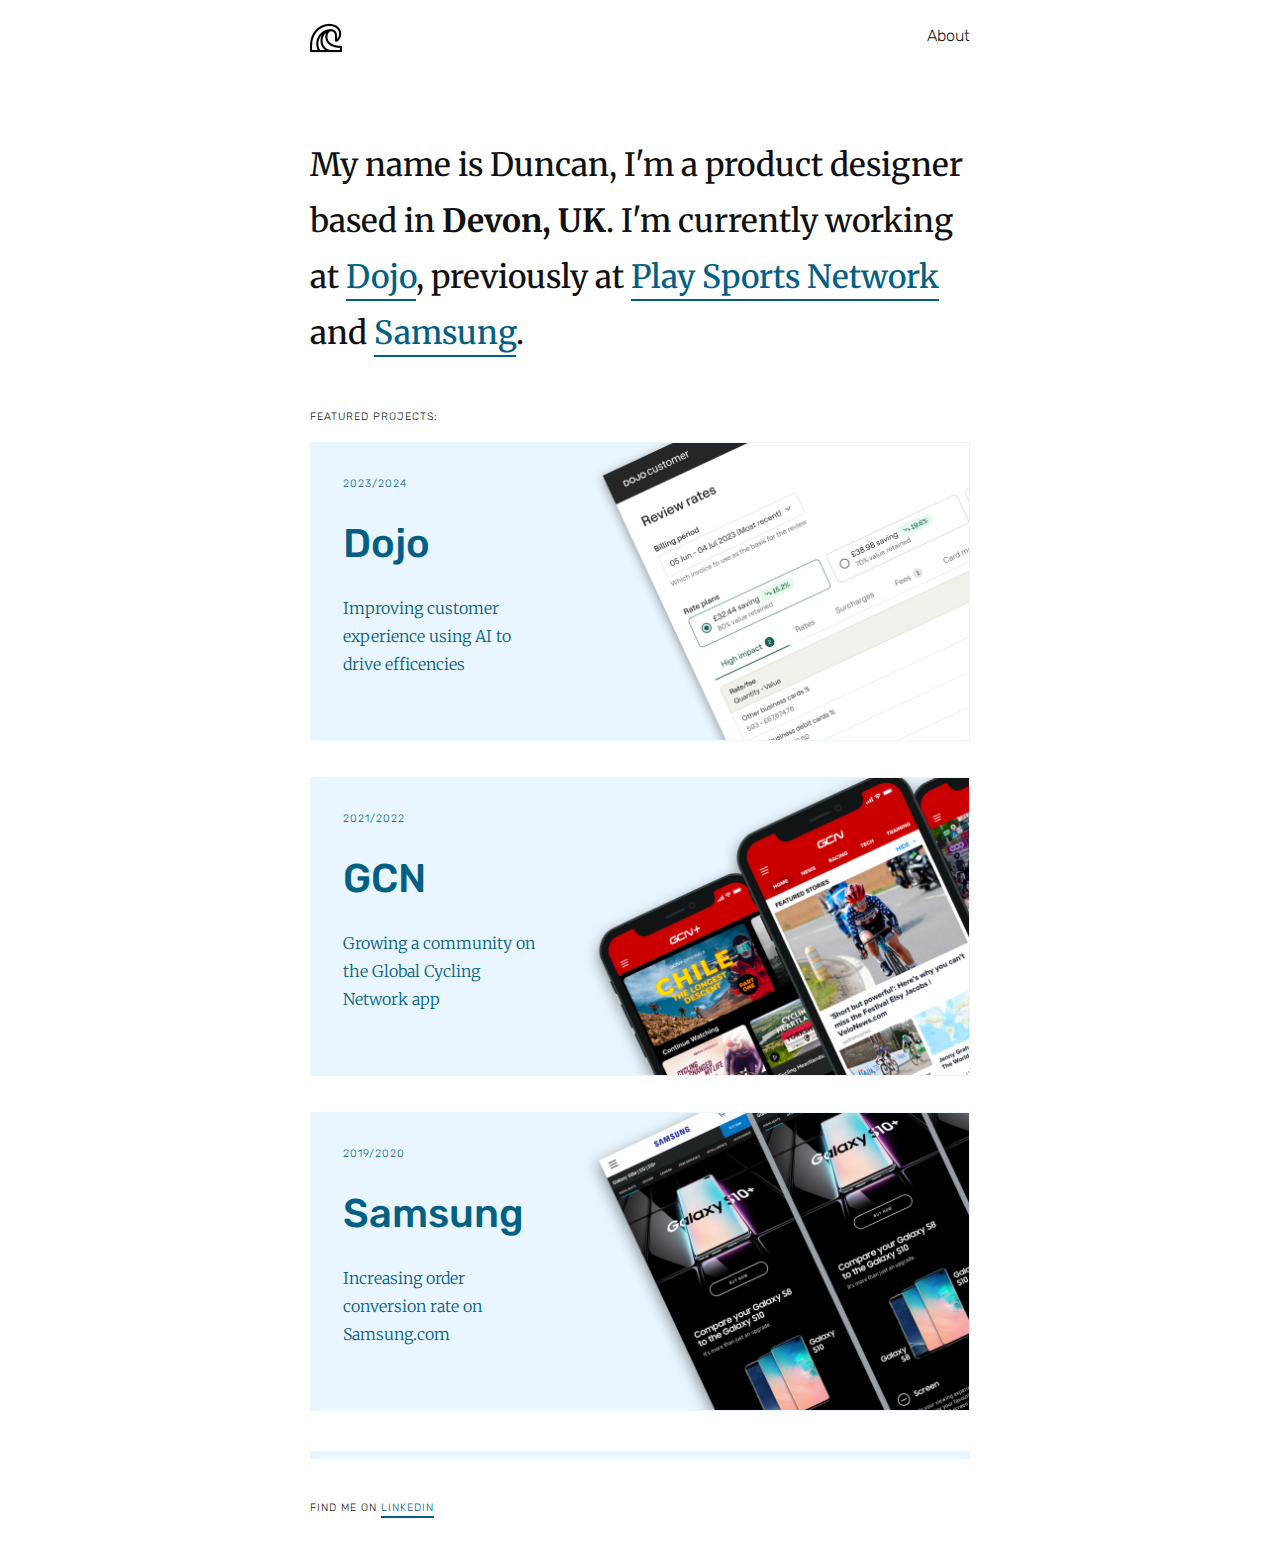
==== index.html @ 1ca36810 "typo" ====
<!DOCTYPE html>
<html>

<head>
    <meta charset="utf-8">
    <meta http-equiv="X-UA-Compatible" content="IE=edge">
    <meta name="viewport" content="width=device-width, initial-scale=1">
    <title>Duncan Molesworth</title>
    <meta name="description" content="My name is Duncan. I'm a product designer based in Devon, UK.
">
    <link href="https://fonts.googleapis.com/css?family=Merriweather:300,300i,400,400i,700|Rubik:300,500" rel="stylesheet">
    <link rel="stylesheet" href="css/main.css">
    <link rel="canonical" href="http://localhost:4000/">
    <link rel="alternate" type="application/rss+xml" title="Steph Parrott" href="http://localhost:4000/feed.xml" />
    <link rel="apple-touch-icon" sizes="57x57" href="/apple-icon-57x57.png">
    <link rel="apple-touch-icon" sizes="60x60" href="/apple-icon-60x60.png">
    <link rel="apple-touch-icon" sizes="72x72" href="/apple-icon-72x72.png">
    <link rel="apple-touch-icon" sizes="76x76" href="/apple-icon-76x76.png">
    <link rel="apple-touch-icon" sizes="114x114" href="/apple-icon-114x114.png">
    <link rel="apple-touch-icon" sizes="120x120" href="/apple-icon-120x120.png">
    <link rel="apple-touch-icon" sizes="144x144" href="/apple-icon-144x144.png">
    <link rel="apple-touch-icon" sizes="152x152" href="/apple-icon-152x152.png">
    <link rel="apple-touch-icon" sizes="180x180" href="/apple-icon-180x180.png">
    <link rel="icon" type="image/png" sizes="192x192" href="/android-icon-192x192.png">
    <link rel="icon" type="image/png" sizes="32x32" href="images/favicon.png">
    <link rel="icon" type="image/png" sizes="96x96" href="images/favicon.png">
    <link rel="icon" type="image/png" sizes="16x16" href="images/favicon.png">
    <link rel="manifest" href="/manifest.json">
    <meta name="msapplication-TileColor" content="#ffffff">
    <meta name="msapplication-TileImage" content="/ms-icon-144x144.png">
    <meta name="theme-color" content="#ffffff">
</head>

<body>
    <header class="site-header">
        <div class="wrapper">
            <a class="site-title" href="index.html"><img src="images/logo.svg" width="32px" style="border:none;"></a>
            <nav class="site-nav">
                <a href="#" class="menu-icon">
                    <svg viewBox="0 0 18 15">
                        <path fill="#424242" d="M18,1.484c0,0.82-0.665,1.484-1.484,1.484H1.484C0.665,2.969,0,2.304,0,1.484l0,0C0,0.665,0.665,0,1.484,0 h15.031C17.335,0,18,0.665,18,1.484L18,1.484z" />
                        <path fill="#424242" d="M18,7.516C18,8.335,17.335,9,16.516,9H1.484C0.665,9,0,8.335,0,7.516l0,0c0-0.82,0.665-1.484,1.484-1.484 h15.031C17.335,6.031,18,6.696,18,7.516L18,7.516z" />
                        <path fill="#424242" d="M18,13.516C18,14.335,17.335,15,16.516,15H1.484C0.665,15,0,14.335,0,13.516l0,0 c0-0.82,0.665-1.484,1.484-1.484h15.031C17.335,12.031,18,12.696,18,13.516L18,13.516z" />
                    </svg>
                </a>
                <div class="trigger">
                    <a class="page-link" href="about.html">About</a>
                </div>
            </nav>
        </div>
    </header>
    <div class="page-content">
        <div class="wrapper">
            <div class="post">
                <article class="post-content">
                    <div class="home">
                        <!--   <h1 class="page-heading">Posts</h1>
 -->
                        <h1 class="intro"> My name is Duncan, I'm a product designer based in <strong>Devon, UK</strong>. I'm currently working at <a href="dojo.html">Dojo</a>, previously at <a href="gcn.html">Play Sports Network</a> and <a href="samsung.html">Samsung</a>. </h1>
                        <h6>Featured Projects:</h6>
                        <ul class="post-list">
                            <li class="posts">
                                <a class="post-link" href="dojo.html">
                                    <h6>2023/2024</h6>
                                    <h1>Dojo</h1>
                                    <p>Improving customer experience using AI to drive efficencies</p>
                                </a>
                                <a class="post-link img" href="dojo.html">
                                    <img class="img-index" src="images/dojohero.png" />
                                </a>
                            </li>
                            <li class="posts">
                                <a class="post-link" href="gcn.html">
                                    <h6>2021/2022</h6>
                                    <h1>GCN</h1>
                                    <p>Growing a community on the Global Cycling Network app</p>
                                </a>
                                <a class="post-link img" href="gcn.html">
                                    <img class="img-index" src="images/gcnhero.png" />
                                </a>
                            </li>
                            <li class="posts">
                                <a class="post-link" href="samsung.html">
                                    <h6>2019/2020</h6>
                                    <h1>Samsung</h1>
                                    <p>Increasing order conversion rate on Samsung.com</p>
                                </a>
                                <a class="post-link img" href="samsung.html">
                                    <img class="img-index" src="images/samsunghero.png" />
                                </a>
                            </li>
                        </ul>
                    </div>
                </article>
            </div>
            <footer class="site-footer">
                <hr>
                <div class="wrapper nav">
                    <h6 class="links">Find me on <a href="https://www.linkedin.com/in/duncan-molesworth-4a581a65/" target="_blank">LinkedIn</a>
                </div>
            </footer>
        </div>
    </div>
</body>

</html>
---- css/main.css ----
body, h1, h2, h3, h4, h5, h6,
p, blockquote, pre, hr,
dl, dd, ol, ul, li, figure {
  margin: 0;
  padding: 0; }
  body > a, h1 > a, h2 > a, h3 > a, h4 > a, h5 > a, h6 > a,
  p > a, blockquote > a, pre > a, hr > a,
  dl > a, dd > a, ol > a, ul > a, li > a, figure > a {
    text-decoration: none;
    border-bottom: 2px solid #036084;
    padding-bottom: 2px;
    color: #036084; }
    body > a:visited, h1 > a:visited, h2 > a:visited, h3 > a:visited, h4 > a:visited, h5 > a:visited, h6 > a:visited,
    p > a:visited, blockquote > a:visited, pre > a:visited, hr > a:visited,
    dl > a:visited, dd > a:visited, ol > a:visited, ul > a:visited, li > a:visited, figure > a:visited {
      color: #036084; }

h1 {
  font-size: 2.5em;
  font-weight: 500 !important; }

h2 {
  font-size: 2em; }

h3 {
  line-height: 1.5;
  padding-top: 15px; }

/**
 * Basic styling
 */
body {
  font-family: "Merriweather", serif;
  font-size: 16px;
  line-height: 1.75;
  font-weight: 300;
  color: #111;
  background-color: #FFFFFF;
  -webkit-text-size-adjust: 100%; }

h1, h2, h3 {
  font-family: "Rubik", sans-serif;
  font-weight: 800; }

h4, h5, h6 {
  font-family: "Rubik", sans-serif;
  text-transform: uppercase;
  letter-spacing: 1px;
  font-weight: 300; }

hr {
  margin: 40px auto;
  border: 4px solid #eaf6ff; }

/**
 * Set `margin-bottom` to maintain vertical rhythm
 */
h1, h2, h3, h4, h5, h6,
p, blockquote, pre,
ul, ol, dl, figure,
.highlight {
  margin-bottom: 15px; }

b {
  font-weight: 500; }

/**
 * Images
 */
img {
  max-width: 100%;
  vertical-align: middle; }

/**
 * Figures
 */
figure > img {
  display: block; }

figcaption {
  font-size: 14px; }

/**
 * Lists
 */
ul, ol {
  margin-left: 30px; }

li {
  margin-bottom: 10px; }
  li > ul,
  li > ol {
    margin-bottom: 0; }

/**
 * Headings
 */
h1, h2, h3, h4, h5, h6 {
  font-weight: 300; }

/**
 * Links
 */
a {
  color: #111;
  text-decoration: none;
  transition: all .3s ease-in-out; }
  a:visited {
    color: #111; }
  a:hover {
    color: #111;
    background-color: #EAF6FF; }

/**
 * Blockquotes
 */
blockquote {
  border: 1px solid #eaf6ff;
  border-left: 4px solid #eaf6ff;
  border-radius: 4px;
  padding: 30px;
  font-size: 16px;
  font-style: italic; }
  blockquote > :last-child {
    margin-bottom: 0; }

/**
 * Code formatting
 */
pre,
code {
  font-size: 15px;
  border: 1px solid #e8e8e8;
  border-radius: 3px;
  background-color: #eef; }

code {
  padding: 1px 5px; }

pre {
  padding: 8px 12px;
  overflow-x: scroll; }
  pre > code {
    border: 0;
    padding-right: 0;
    padding-left: 0; }

/**
 * Wrapper
 */
.wrapper {
  max-width: -webkit-calc(720px - (30px * 2));
  max-width: calc(720px - (30px * 2));
  margin-right: auto;
  margin-left: auto;
  padding-right: 30px;
  padding-left: 30px; }
  @media screen and (max-width: 800px) {
    .wrapper {
      max-width: -webkit-calc(720px - (30px));
      max-width: calc(720px - (30px));
      padding-right: 15px;
      padding-left: 15px; } }

/**
 * Clearfix
 */
.wrapper:after, .footer-col-wrapper:after {
  content: "";
  display: table;
  clear: both; }

/**
 * Icons
 */
.icon > svg {
  display: inline-block;
  width: 16px;
  height: 16px;
  vertical-align: middle; }
  .icon > svg path {
    fill: #828282; }

/**
 * Site header
 */
.site-header {
  min-height: 72px;
  position: fixed;
  background-color: white;
  top: 0;
  width: 100%;
  z-index: 20; }

.site-title {
  font-size: 26px;
  line-height: 72px;
  letter-spacing: -1px;
  margin-bottom: 0;
  float: left; }
  .site-title, .site-title:visited {
    color: #424242; }
  .site-title:hover {
    background: none; }

.site-nav {
  float: right;
  line-height: 72px;
  font-family: "Rubik", sans-serif;
  /**
    @include media-query($on-palm) {
        position: absolute;
        top: 9px;
        right: 30px;
        background-color: $background-color;
        border: 1px solid $grey-color-light;
        border-radius: 5px;
        text-align: right;

        .menu-icon {
            display: block;
            float: right;
            width: 36px;
            height: 26px;
            line-height: 0;
            padding-top: 10px;
            text-align: center;

            > svg {
                width: 18px;
                height: 15px;

                path {
                    fill: $grey-color-dark;
                }
            }
        }

        .trigger {
            clear: both;
            display: none;
        }

        &:hover .trigger {
            display: block;
            padding-bottom: 5px;
        }

        .page-link {
            display: block;
            padding: 5px 10px;
        }
    } */ }
  .site-nav .menu-icon {
    display: none; }
  .site-nav .page-link {
    color: #111;
    line-height: 1.75; }
    .site-nav .page-link:not(:first-child) {
      margin-left: 20px; }
  .site-nav .active {
    background-color: red; }

/**
 * Site footer
 */
.footer-heading {
  font-size: 18px;
  margin-bottom: 15px; }

.contact-list,
.social-media-list {
  list-style: none;
  margin-left: 0; }

.footer-col-wrapper {
  font-size: 15px;
  color: #828282;
  margin-left: -15px; }

.footer-col {
  float: left;
  margin-bottom: 15px;
  padding-left: 15px; }

.footer-col-1 {
  width: -webkit-calc(35% - (30px / 2));
  width: calc(35% - (30px / 2)); }

.footer-col-2 {
  width: -webkit-calc(20% - (30px / 2));
  width: calc(20% - (30px / 2)); }

.footer-col-3 {
  width: -webkit-calc(45% - (30px / 2));
  width: calc(45% - (30px / 2)); }

@media screen and (max-width: 800px) {
  .footer-col-1,
  .footer-col-2 {
    width: -webkit-calc(50% - (30px / 2));
    width: calc(50% - (30px / 2)); }

  .footer-col-3 {
    width: -webkit-calc(100% - (30px / 2));
    width: calc(100% - (30px / 2)); } }
@media screen and (max-width: 600px) {
  .footer-col {
    float: none;
    width: -webkit-calc(100% - (30px / 2));
    width: calc(100% - (30px / 2)); } }
.tw-position {
  max-width: 100%;
  display: inline-block;
  margin-bottom: 16px; }

/**
 * Page content
 */
.page-content {
  padding: 105px 0 0; }

.page-heading {
  font-size: 20px; }

.post-list {
  margin-left: 0;
  list-style: none;
  display: flex;
  flex-flow: row wrap;
  justify-content: space-between; }
  .post-list > li {
    display: flex;
    margin-bottom: 36px;
    border: 1px solid #eaf6ff;
    width: 100%; }

.post-list li:last-child {
  margin-bottom: 0px; }

.img-index {
  padding: 0px; }

.title {
  background-clip: padding-box;
  width: 48% !important; }

.title:hover,
.post-link:hover {
  text-decoration: none; }

.standard {
  margin: 30px 0px; }

.post-bottom {
  content: "";
  display: block;
  width: 90%;
  border-bottom: 1px solid #0D47A1;
  margin-top: 30px;
  margin-bottom: 7.5px; }

.post-meta {
  font-size: 14px;
  color: #828282; }

.border {
  border: 1px solid #e1e8ed;
  border-radius: 4px; }

.posts {
  transition: all 0.3s ease-in-out; }

.posts:hover {
  -moz-box-shadow: 0 10px 30px 0 rgba(0, 0, 0, 0.2);
  -webkit-box-shadow: 0 10px 30px 0 rgba(0, 0, 0, 0.2);
  box-shadow: 0 10px 30px 0 rgba(0, 0, 0, 0.2); }

.shortcuts-list {
  margin-left: 0;
  list-style: none;
  display: flex;
  flex-flow: row wrap;
  justify-content: space-between; }
  .shortcuts-list > li {
    display: flex;
    margin-bottom: 32px;
    width: 47.5%; }

.shortcuts {
  transition: all 0.3s ease-in-out; }

.shortcuts:hover {
  box-shadow: 0 10px 30px 0 rgba(0, 0, 0, 0.2); }

.shortcuts-link {
  display: block;
  padding: 32px;
  background-color: #eaf6ff; }

.post-link {
  display: block;
  padding: 32px;
  background-color: #eaf6ff;
  width: 50%; }

a.post-link {
  border: none; }

a.post-link.img {
  padding: 0px;
  background-color: #eaf6ff;
  width: 100%; }

.row {
  background-color: #eaf6ff;
  margin-bottom: 15px;
  padding: 24px;
  border-radius: 4px; }

.intro {
  font-size: 32px;
  font-family: "Merriweather", serif;
  padding: 32px 0px; }

.intro-about {
  font-size: 32px;
  font-family: "Merriweather", serif;
  padding: 16px 0px; }

.links {
  padding-bottom: 32px; }

.img-bg {
  display: flex;
  width: 100vw;
  position: relative;
  left: 50%;
  right: 50%;
  margin-left: -50vw;
  margin-right: -50vw;
  max-width: none;
  margin-top: 64px;
  margin-bottom: 64px;
  background-color: #e9e9e9; }

.combo {
  margin-top: 0px;
  margin-bottom: 0px; }

.about {
  display: flex; }

.img-bg img {
  box-shadow: 0 0 10px 0 rgba(0, 0, 0, 0.1);
  padding: 0px; }

.mobile {
  border-radius: 10px; }

.img-bg p {
  font-size: 12px;
  font-family: "Rubik", sans-serif;
  color: #828282;
  text-align: center;
  padding-top: 24px;
  margin-bottom: 0px; }

.img-bg div:first-child {
  padding-left: 64px; }

.img-bg div:last-child {
  padding-right: 64px; }

.img-detail-1 {
  width: 65%;
  margin: 0 auto;
  padding: 64px 32px; }

.img-detail-2 {
  width: 50%;
  padding: 64px 32px; }

.img-detail-3 {
  width: 33%;
  padding: 64px 32px; }

.img-detail-4 {
  width: 25%;
  padding: 64px 32px; }

.left-align {
  width: 200px;
  height: auto;
  float: left;
  padding-right: 40px; }

.wide {
  width: 100vw;
  position: relative;
  left: 50%;
  right: 50%;
  margin-left: -50vw;
  margin-right: -50vw;
  max-width: none;
  margin-top: 32px;
  margin-bottom: 32px; }

.vid {
  margin-bottom: 10px !important; }

.video {
  margin: 32px 0px 16px 0px; }

.med-wide {
  width: 75vw;
  position: relative;
  left: 70%;
  right: 70%;
  margin-left: -50vw;
  margin-right: -50vw;
  max-width: none;
  margin-top: 32px;
  margin-bottom: 32px;
  border: 1px solid #e8e8e8; }

.caption {
  font-size: 12px;
  margin-bottom: 32px; }

@media screen and (max-width: 600px) {
  .post-list {
    display: block; }

  .post-list li {
    width: 100%;
    margin: 0 0 32px 0;
    flex-wrap: wrap; }

  .shortcuts-list > li {
    width: 100%;
    margin-bottom: 15px; }

  .left-align {
    float: none; }

  .post-link {
    width: 100%; }

  .img-bg {
    flex-wrap: wrap; }

  .img-detail-2,
  .img-detail-3,
  .img-detail-1 {
    width: 100%;
    padding: 32px; }

  .img-detail-4 {
    width: 50%;
    margin: 0 auto;
    padding: 32px; }

  .img-bg div:first-child {
    padding: 32px 32px 0px 32px; }

  .img-bg div:last-child {
    padding: 32px; }

  .four div:nth-child(2),
  .four div:nth-child(3) {
    padding-bottom: 0px !important; } }
/**
 * Posts
 */
.post-header {
  margin-bottom: 30px; }

.post-title {
  font-size: 42px;
  letter-spacing: -1px;
  line-height: 1; }
  @media screen and (max-width: 800px) {
    .post-title {
      font-size: 36px; } }

.post-content {
  margin-bottom: 30px; }
  .post-content h2 {
    font-size: 2em;
    margin-top: 30px; }
    @media screen and (max-width: 800px) {
      .post-content h2 {
        font-size: 28px; } }
  .post-content h3 {
    font-size: 26px; }
    @media screen and (max-width: 800px) {
      .post-content h3 {
        font-size: 22px; } }
  .post-content h4 {
    font-size: 20px; }
    @media screen and (max-width: 800px) {
      .post-content h4 {
        font-size: 18px; } }

.nav {
  padding: 0px; }

/**
 * Syntax highlighting styles
 */
.highlight {
  background: #fff; }
  .highlight .c {
    color: #998;
    font-style: italic; }
  .highlight .err {
    color: #a61717;
    background-color: #e3d2d2; }
  .highlight .k {
    font-weight: bold; }
  .highlight .o {
    font-weight: bold; }
  .highlight .cm {
    color: #998;
    font-style: italic; }
  .highlight .cp {
    color: #999;
    font-weight: bold; }
  .highlight .c1 {
    color: #998;
    font-style: italic; }
  .highlight .cs {
    color: #999;
    font-weight: bold;
    font-style: italic; }
  .highlight .gd {
    color: #000;
    background-color: #fdd; }
  .highlight .gd .x {
    color: #000;
    background-color: #faa; }
  .highlight .ge {
    font-style: italic; }
  .highlight .gr {
    color: #a00; }
  .highlight .gh {
    color: #999; }
  .highlight .gi {
    color: #000;
    background-color: #dfd; }
  .highlight .gi .x {
    color: #000;
    background-color: #afa; }
  .highlight .go {
    color: #888; }
  .highlight .gp {
    color: #555; }
  .highlight .gs {
    font-weight: bold; }
  .highlight .gu {
    color: #aaa; }
  .highlight .gt {
    color: #a00; }
  .highlight .kc {
    font-weight: bold; }
  .highlight .kd {
    font-weight: bold; }
  .highlight .kp {
    font-weight: bold; }
  .highlight .kr {
    font-weight: bold; }
  .highlight .kt {
    color: #458;
    font-weight: bold; }
  .highlight .m {
    color: #099; }
  .highlight .s {
    color: #d14; }
  .highlight .na {
    color: #008080; }
  .highlight .nb {
    color: #0086B3; }
  .highlight .nc {
    color: #458;
    font-weight: bold; }
  .highlight .no {
    color: #008080; }
  .highlight .ni {
    color: #800080; }
  .highlight .ne {
    color: #900;
    font-weight: bold; }
  .highlight .nf {
    color: #900;
    font-weight: bold; }
  .highlight .nn {
    color: #555; }
  .highlight .nt {
    color: #000080; }
  .highlight .nv {
    color: #008080; }
  .highlight .ow {
    font-weight: bold; }
  .highlight .w {
    color: #bbb; }
  .highlight .mf {
    color: #099; }
  .highlight .mh {
    color: #099; }
  .highlight .mi {
    color: #099; }
  .highlight .mo {
    color: #099; }
  .highlight .sb {
    color: #d14; }
  .highlight .sc {
    color: #d14; }
  .highlight .sd {
    color: #d14; }
  .highlight .s2 {
    color: #d14; }
  .highlight .se {
    color: #d14; }
  .highlight .sh {
    color: #d14; }
  .highlight .si {
    color: #d14; }
  .highlight .sx {
    color: #d14; }
  .highlight .sr {
    color: #009926; }
  .highlight .s1 {
    color: #d14; }
  .highlight .ss {
    color: #990073; }
  .highlight .bp {
    color: #999; }
  .highlight .vc {
    color: #008080; }
  .highlight .vg {
    color: #008080; }
  .highlight .vi {
    color: #008080; }
  .highlight .il {
    color: #099; }
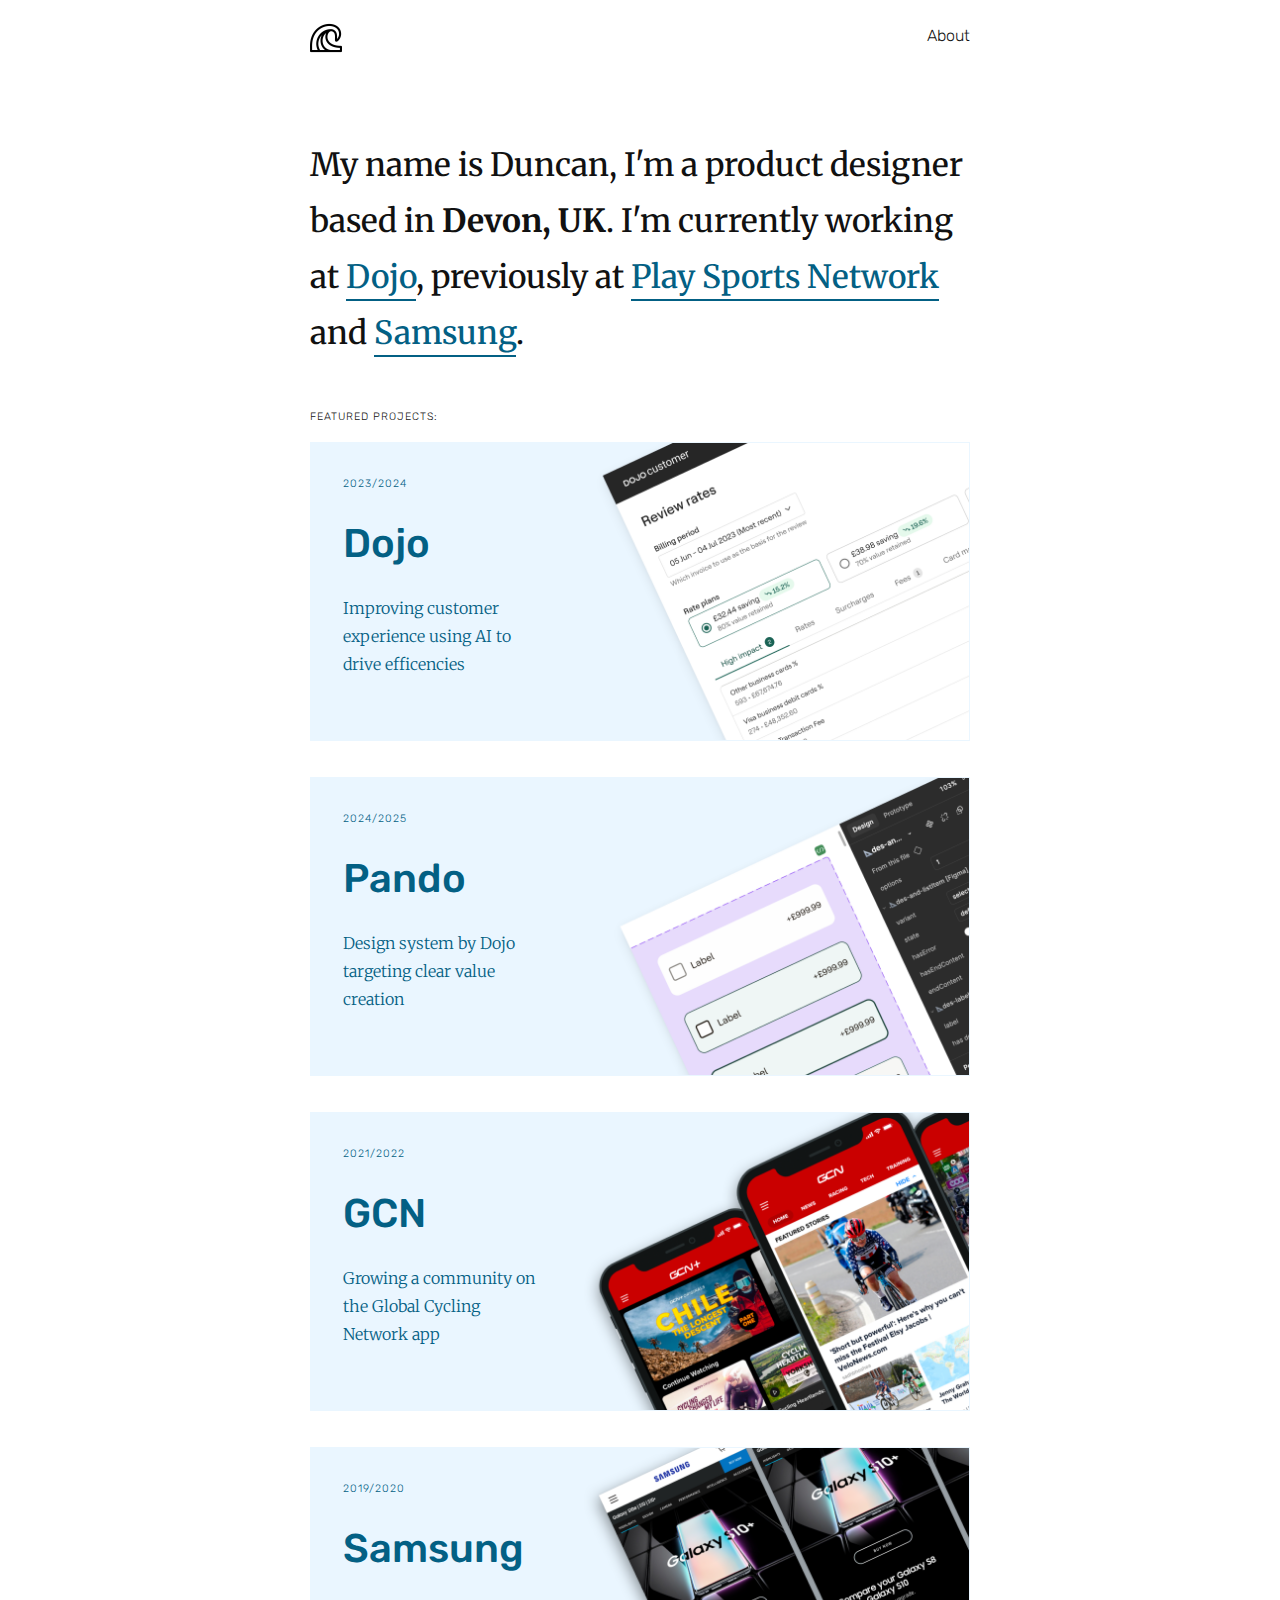
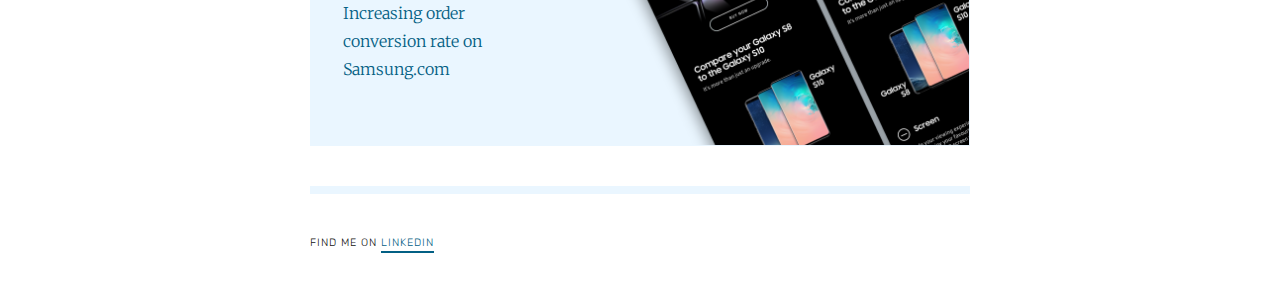
==== commit 1d580d46: "pando update" ====
--- a/index.html
+++ b/index.html
@@ -54,9 +54,7 @@
             <div class="post">
                 <article class="post-content">
                     <div class="home">
-                        <!--   <h1 class="page-heading">Posts</h1>
- -->
-                        <h1 class="intro"> My name is Duncan, I'm a product designer based in <strong>Devon, UK</strong>. I'm currently working at <a href="dojo.html">Dojo</a>, previously at <a href="gcn.html">Play Sports Network</a> and <a href="samsung.html">Samsung</a>. </h1>
+                         <h1 class="intro"> My name is Duncan, I'm a product designer based in <strong>Devon, UK</strong>. I'm currently working at <a href="dojo.html">Dojo</a>, previously at <a href="gcn.html">Play Sports Network</a> and <a href="samsung.html">Samsung</a>. </h1>
                         <h6>Featured Projects:</h6>
                         <ul class="post-list">
                             <li class="posts">
@@ -67,6 +65,16 @@
                                 </a>
                                 <a class="post-link img" href="dojo.html">
                                     <img class="img-index" src="images/dojohero.png" />
+                                </a>
+                            </li>
+                            <li class="posts">
+                                <a class="post-link" href="pando.html">
+                                    <h6>2024/2025</h6>
+                                    <h1>Pando</h1>
+                                    <p>Design system by Dojo targeting clear value creation</p>
+                                </a>
+                                <a class="post-link img" href="pando.html">
+                                    <img class="img-index" src="images/pandohero.png" />
                                 </a>
                             </li>
                             <li class="posts">
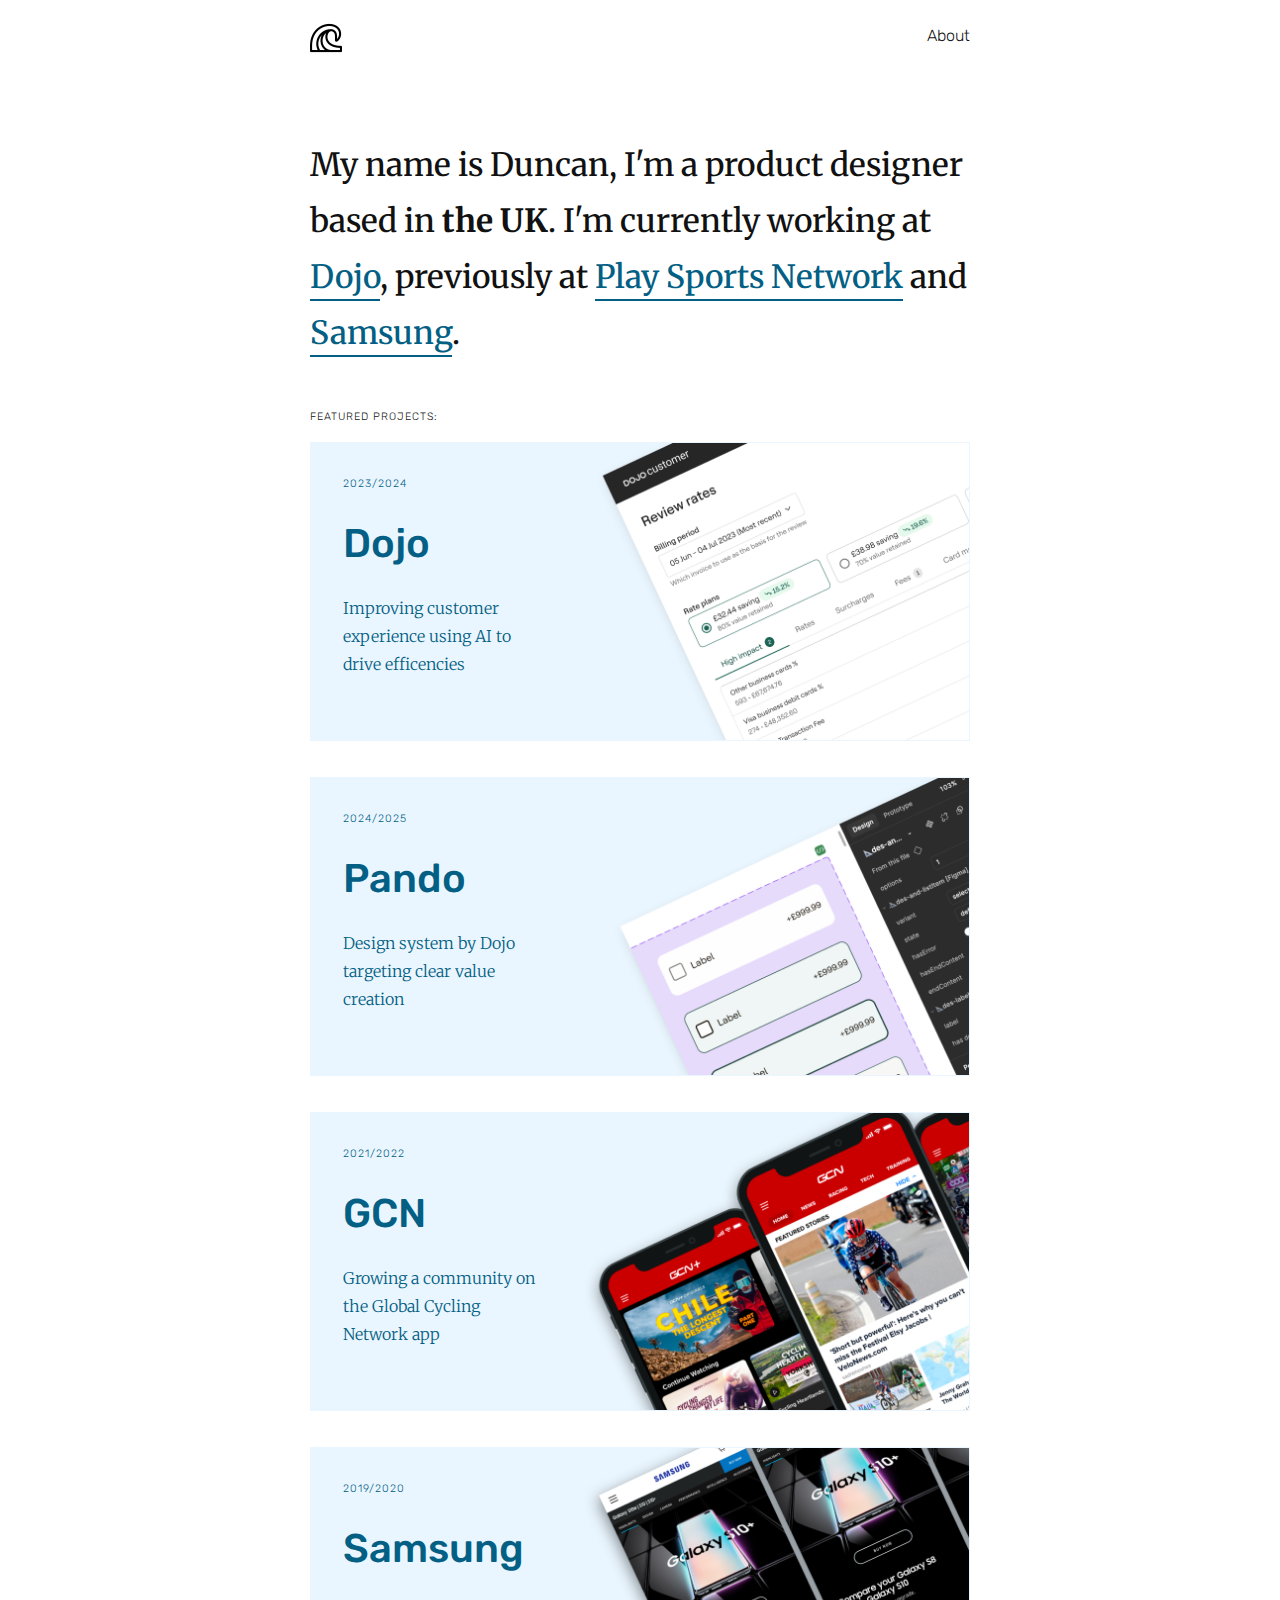
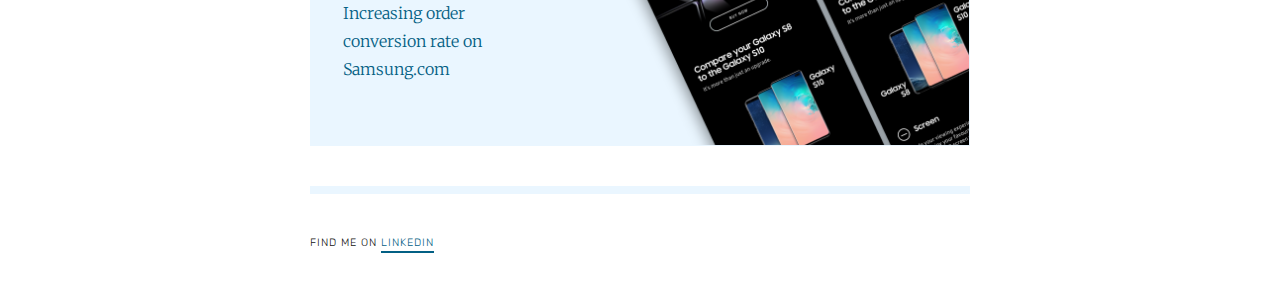
==== commit 3945caaf: "index update" ====
--- a/index.html
+++ b/index.html
@@ -54,7 +54,7 @@
             <div class="post">
                 <article class="post-content">
                     <div class="home">
-                         <h1 class="intro"> My name is Duncan, I'm a product designer based in <strong>Devon, UK</strong>. I'm currently working at <a href="dojo.html">Dojo</a>, previously at <a href="gcn.html">Play Sports Network</a> and <a href="samsung.html">Samsung</a>. </h1>
+                         <h1 class="intro"> My name is Duncan, I'm a product designer based in <strong>the UK</strong>. I'm currently working at <a href="dojo.html">Dojo</a>, previously at <a href="gcn.html">Play Sports Network</a> and <a href="samsung.html">Samsung</a>. </h1>
                         <h6>Featured Projects:</h6>
                         <ul class="post-list">
                             <li class="posts">
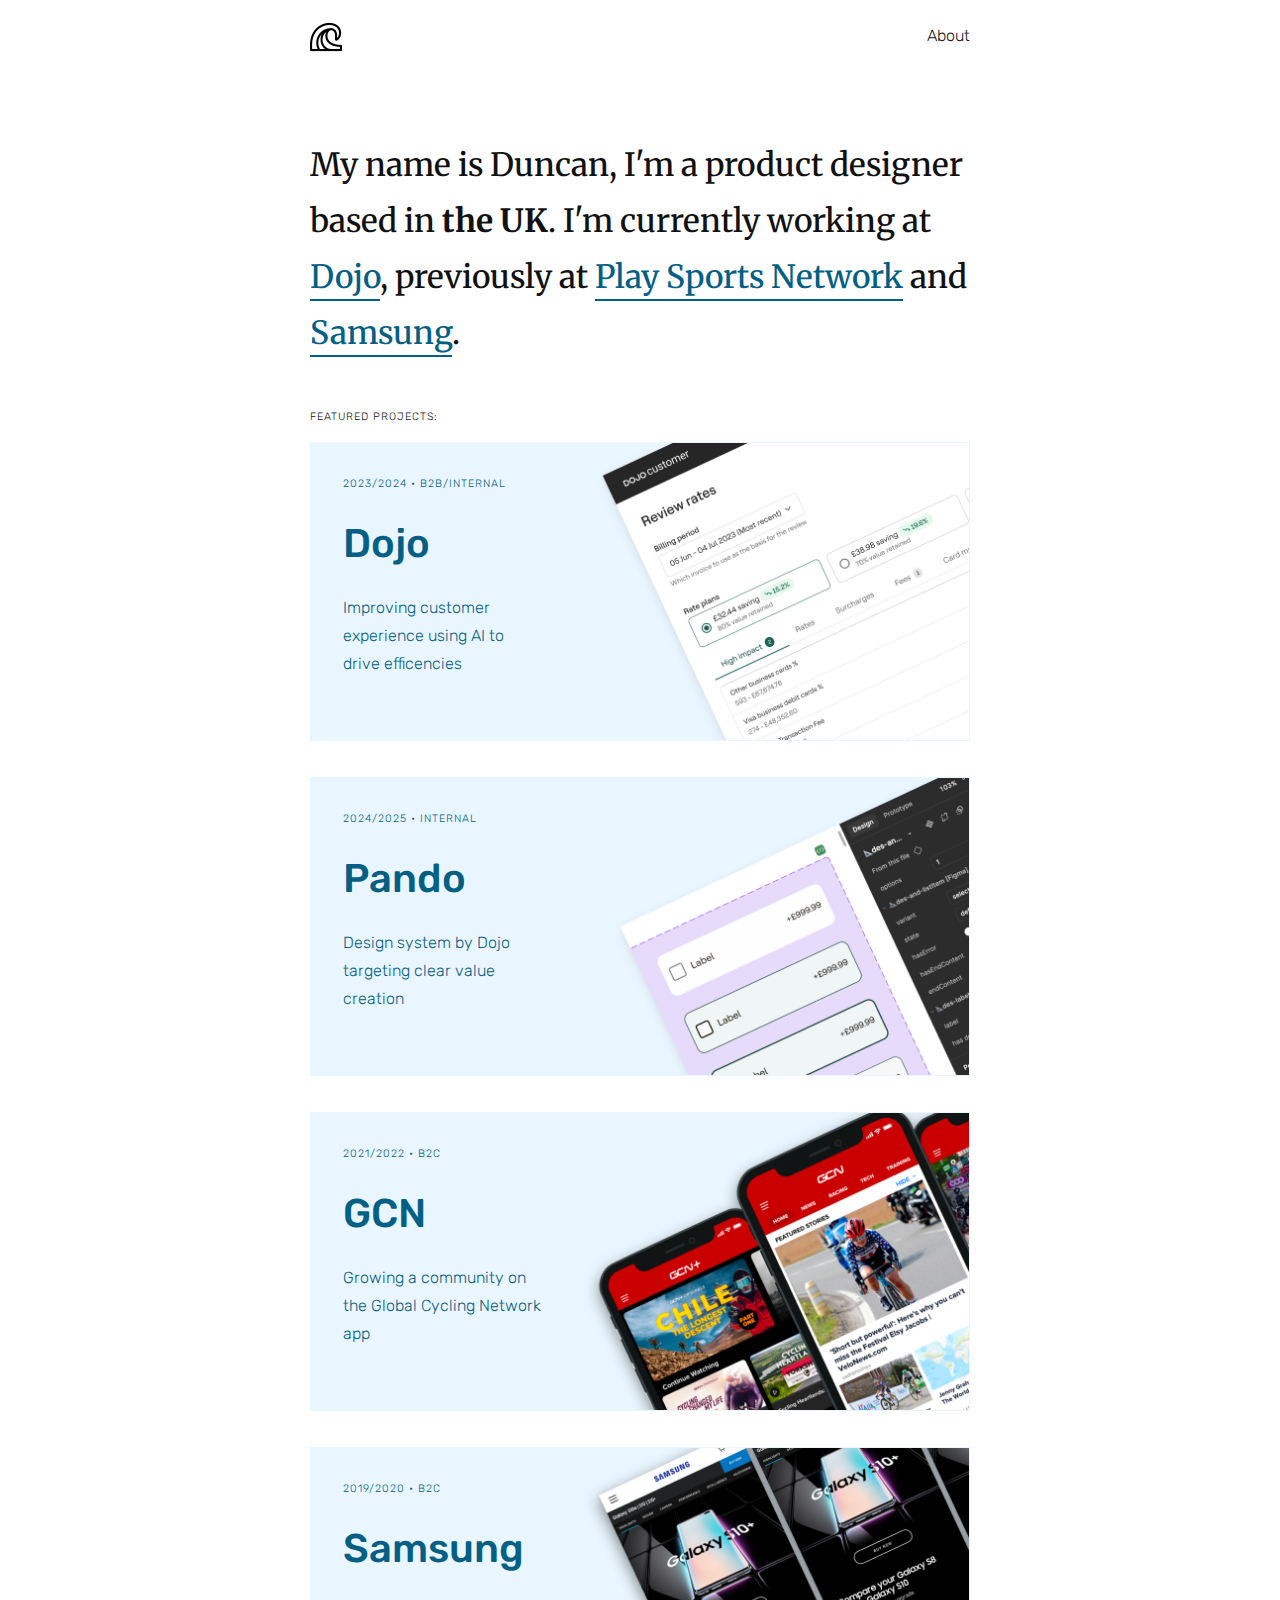
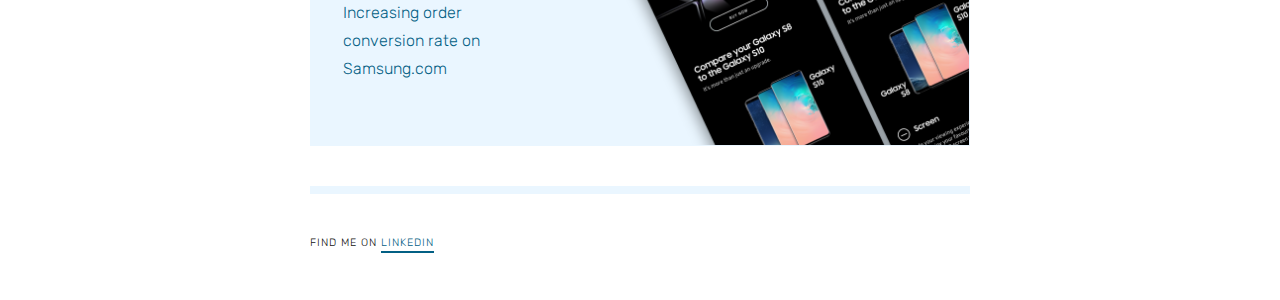
==== commit 19a56f99: "help update" ====
--- a/index.html
+++ b/index.html
@@ -6,8 +6,6 @@
     <meta http-equiv="X-UA-Compatible" content="IE=edge">
     <meta name="viewport" content="width=device-width, initial-scale=1">
     <title>Duncan Molesworth</title>
-    <meta name="description" content="My name is Duncan. I'm a product designer based in Devon, UK.
-">
     <link href="https://fonts.googleapis.com/css?family=Merriweather:300,300i,400,400i,700|Rubik:300,500" rel="stylesheet">
     <link rel="stylesheet" href="css/main.css">
     <link rel="canonical" href="http://localhost:4000/">
@@ -59,7 +57,7 @@
                         <ul class="post-list">
                             <li class="posts">
                                 <a class="post-link" href="dojo.html">
-                                    <h6>2023/2024</h6>
+                                    <h6>2023/2024 • B2B/INTERNAL</h6>
                                     <h1>Dojo</h1>
                                     <p>Improving customer experience using AI to drive efficencies</p>
                                 </a>
@@ -69,7 +67,7 @@
                             </li>
                             <li class="posts">
                                 <a class="post-link" href="pando.html">
-                                    <h6>2024/2025</h6>
+                                    <h6>2024/2025 • INTERNAL</h6>
                                     <h1>Pando</h1>
                                     <p>Design system by Dojo targeting clear value creation</p>
                                 </a>
@@ -79,7 +77,7 @@
                             </li>
                             <li class="posts">
                                 <a class="post-link" href="gcn.html">
-                                    <h6>2021/2022</h6>
+                                    <h6>2021/2022 • B2C</h6>
                                     <h1>GCN</h1>
                                     <p>Growing a community on the Global Cycling Network app</p>
                                 </a>
@@ -89,7 +87,7 @@
                             </li>
                             <li class="posts">
                                 <a class="post-link" href="samsung.html">
-                                    <h6>2019/2020</h6>
+                                    <h6>2019/2020 • B2C</h6>
                                     <h1>Samsung</h1>
                                     <p>Increasing order conversion rate on Samsung.com</p>
                                 </a>
--- a/css/main.css
+++ b/css/main.css
@@ -14,7 +14,6 @@
     p > a:visited, blockquote > a:visited, pre > a:visited, hr > a:visited,
     dl > a:visited, dd > a:visited, ol > a:visited, ul > a:visited, li > a:visited, figure > a:visited {
       color: #036084; }
-
 h1 {
   font-size: 2.5em;
   font-weight: 500 !important; }
@@ -30,7 +29,7 @@
  * Basic styling
  */
 body {
-  font-family: "Merriweather", serif;
+  font-family: "Rubik", sans-serif;
   font-size: 16px;
   line-height: 1.75;
   font-weight: 300;
@@ -442,7 +441,7 @@
   max-width: none;
   margin-top: 64px;
   margin-bottom: 64px;
-  background-color: #e9e9e9; }
+  background-color: #F2F3F7; }
 
 .combo {
   margin-top: 0px;
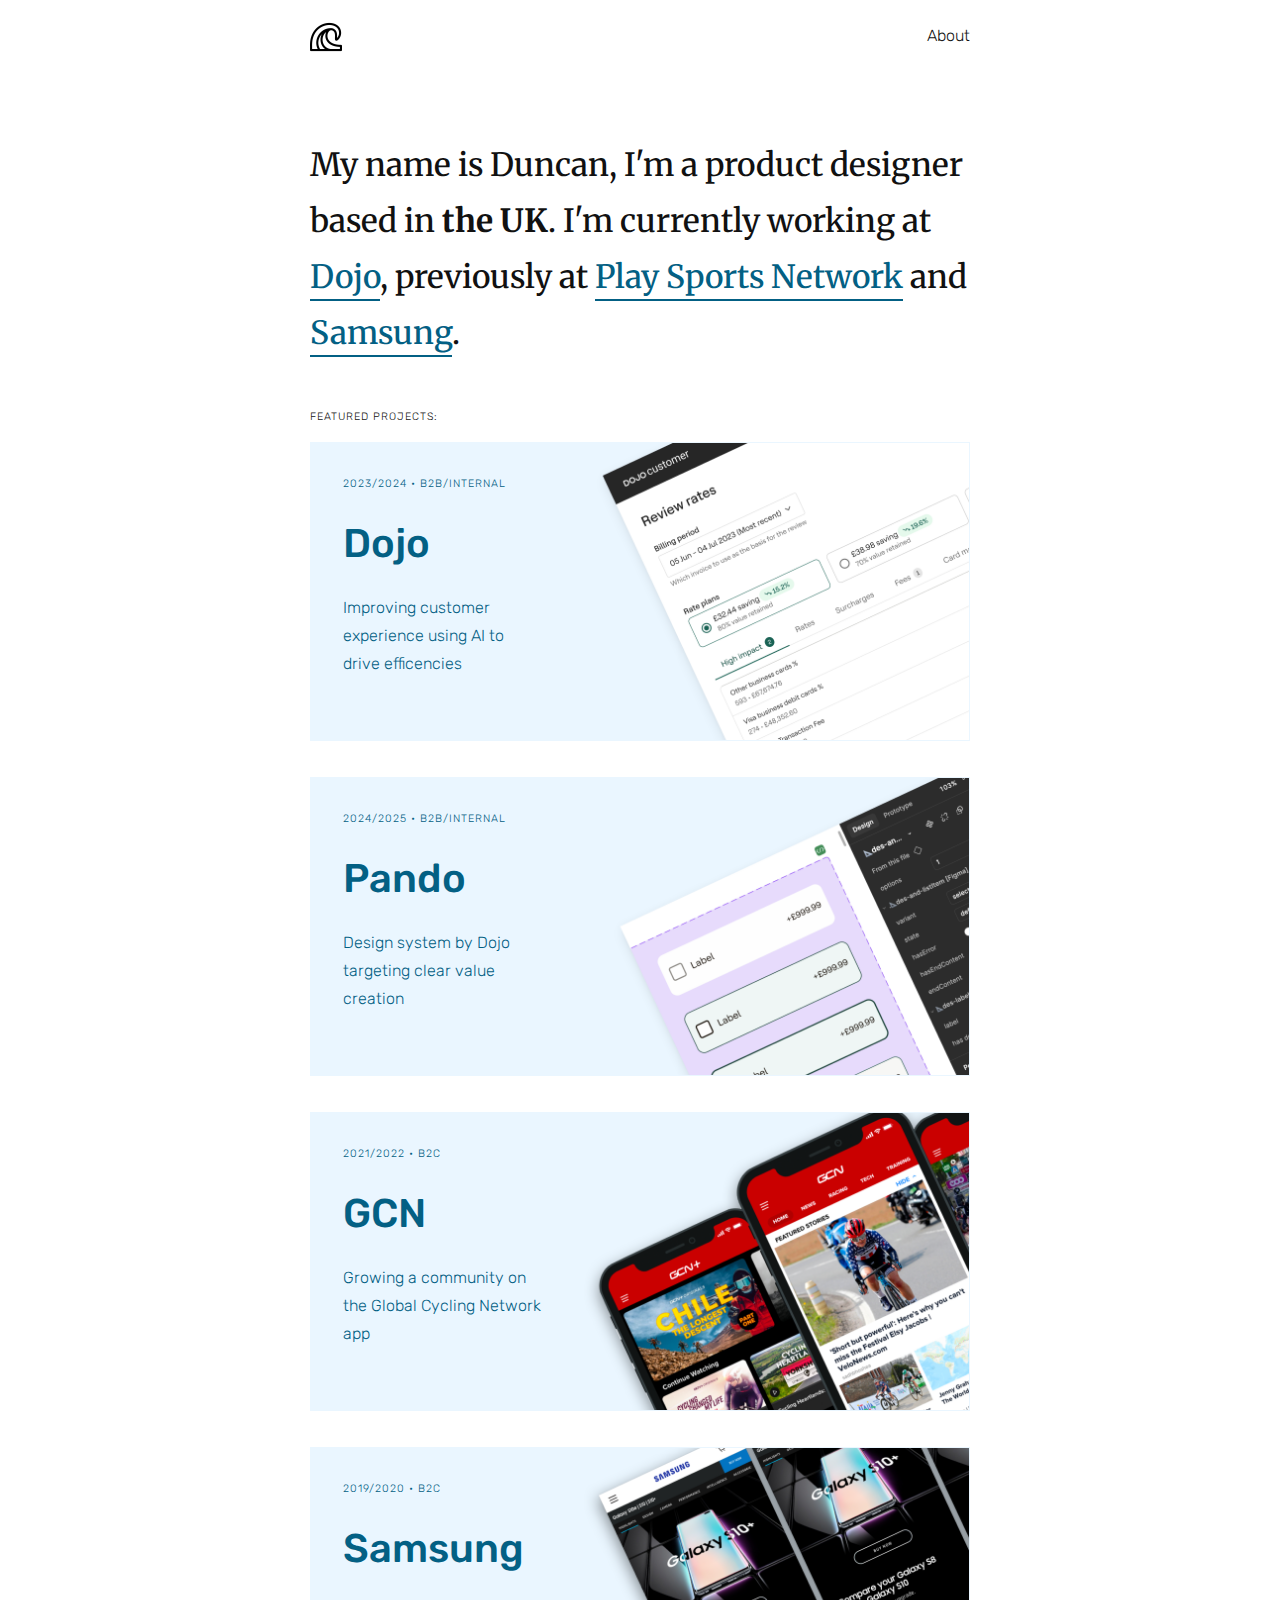
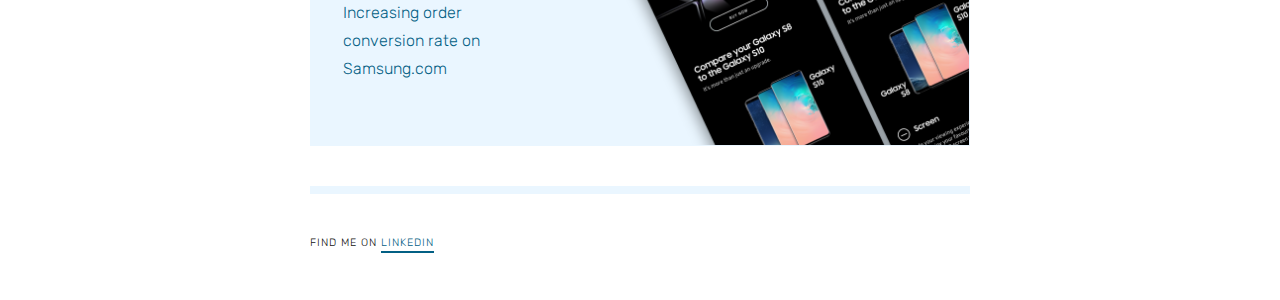
==== commit 0883b36e: "b2b" ====
--- a/index.html
+++ b/index.html
@@ -67,7 +67,7 @@
                             </li>
                             <li class="posts">
                                 <a class="post-link" href="pando.html">
-                                    <h6>2024/2025 • INTERNAL</h6>
+                                    <h6>2024/2025 • B2B/INTERNAL</h6>
                                     <h1>Pando</h1>
                                     <p>Design system by Dojo targeting clear value creation</p>
                                 </a>
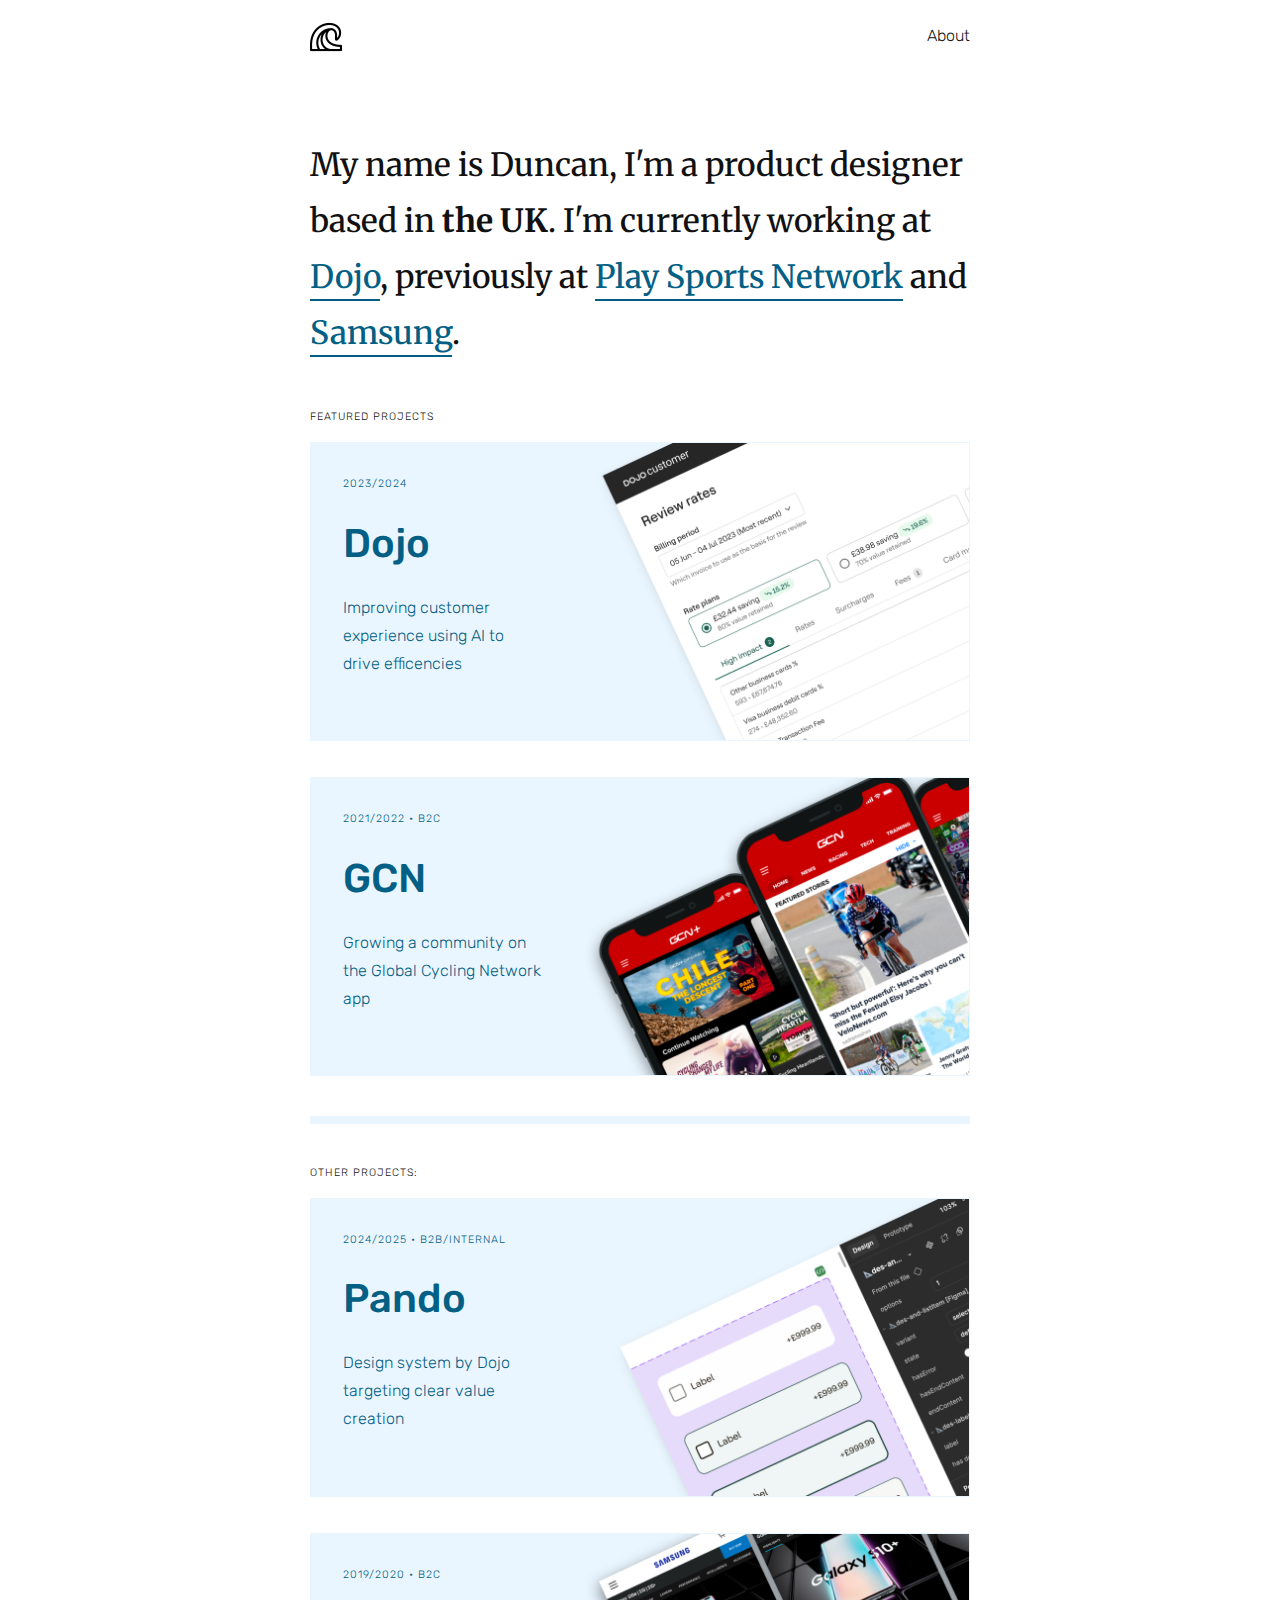
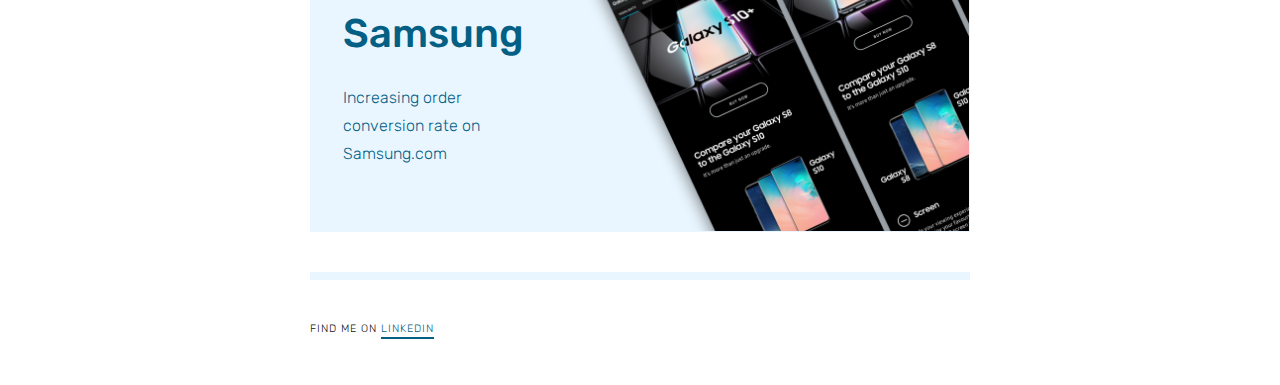
==== commit dd542a34: "home update" ====
--- a/index.html
+++ b/index.html
@@ -53,26 +53,16 @@
                 <article class="post-content">
                     <div class="home">
                          <h1 class="intro"> My name is Duncan, I'm a product designer based in <strong>the UK</strong>. I'm currently working at <a href="dojo.html">Dojo</a>, previously at <a href="gcn.html">Play Sports Network</a> and <a href="samsung.html">Samsung</a>. </h1>
-                        <h6>Featured Projects:</h6>
+                        <h6>Featured Projects</h6>
                         <ul class="post-list">
                             <li class="posts">
                                 <a class="post-link" href="dojo.html">
-                                    <h6>2023/2024 • B2B/INTERNAL</h6>
+                                    <h6>2023/2024</h6>
                                     <h1>Dojo</h1>
                                     <p>Improving customer experience using AI to drive efficencies</p>
                                 </a>
                                 <a class="post-link img" href="dojo.html">
                                     <img class="img-index" src="images/dojohero.png" />
-                                </a>
-                            </li>
-                            <li class="posts">
-                                <a class="post-link" href="pando.html">
-                                    <h6>2024/2025 • B2B/INTERNAL</h6>
-                                    <h1>Pando</h1>
-                                    <p>Design system by Dojo targeting clear value creation</p>
-                                </a>
-                                <a class="post-link img" href="pando.html">
-                                    <img class="img-index" src="images/pandohero.png" />
                                 </a>
                             </li>
                             <li class="posts">
@@ -83,6 +73,20 @@
                                 </a>
                                 <a class="post-link img" href="gcn.html">
                                     <img class="img-index" src="images/gcnhero.png" />
+                                </a>
+                            </li>
+                        </ul>
+                        <hr/>
+                        <h6>Other projects:</h6>
+                        <ul class="post-list">
+                            <li class="posts">
+                                <a class="post-link" href="pando.html">
+                                    <h6>2024/2025 • B2B/INTERNAL</h6>
+                                    <h1>Pando</h1>
+                                    <p>Design system by Dojo targeting clear value creation</p>
+                                </a>
+                                <a class="post-link img" href="pando.html">
+                                    <img class="img-index" src="images/pandohero.png" />
                                 </a>
                             </li>
                             <li class="posts">
--- a/css/main.css
+++ b/css/main.css
@@ -481,8 +481,8 @@
   padding: 64px 32px; }
 
 .img-detail-3 {
-  width: 33%;
-  padding: 64px 32px; }
+  width: 25%;
+  padding: 64px 60px; }
 
 .img-detail-4 {
   width: 25%;
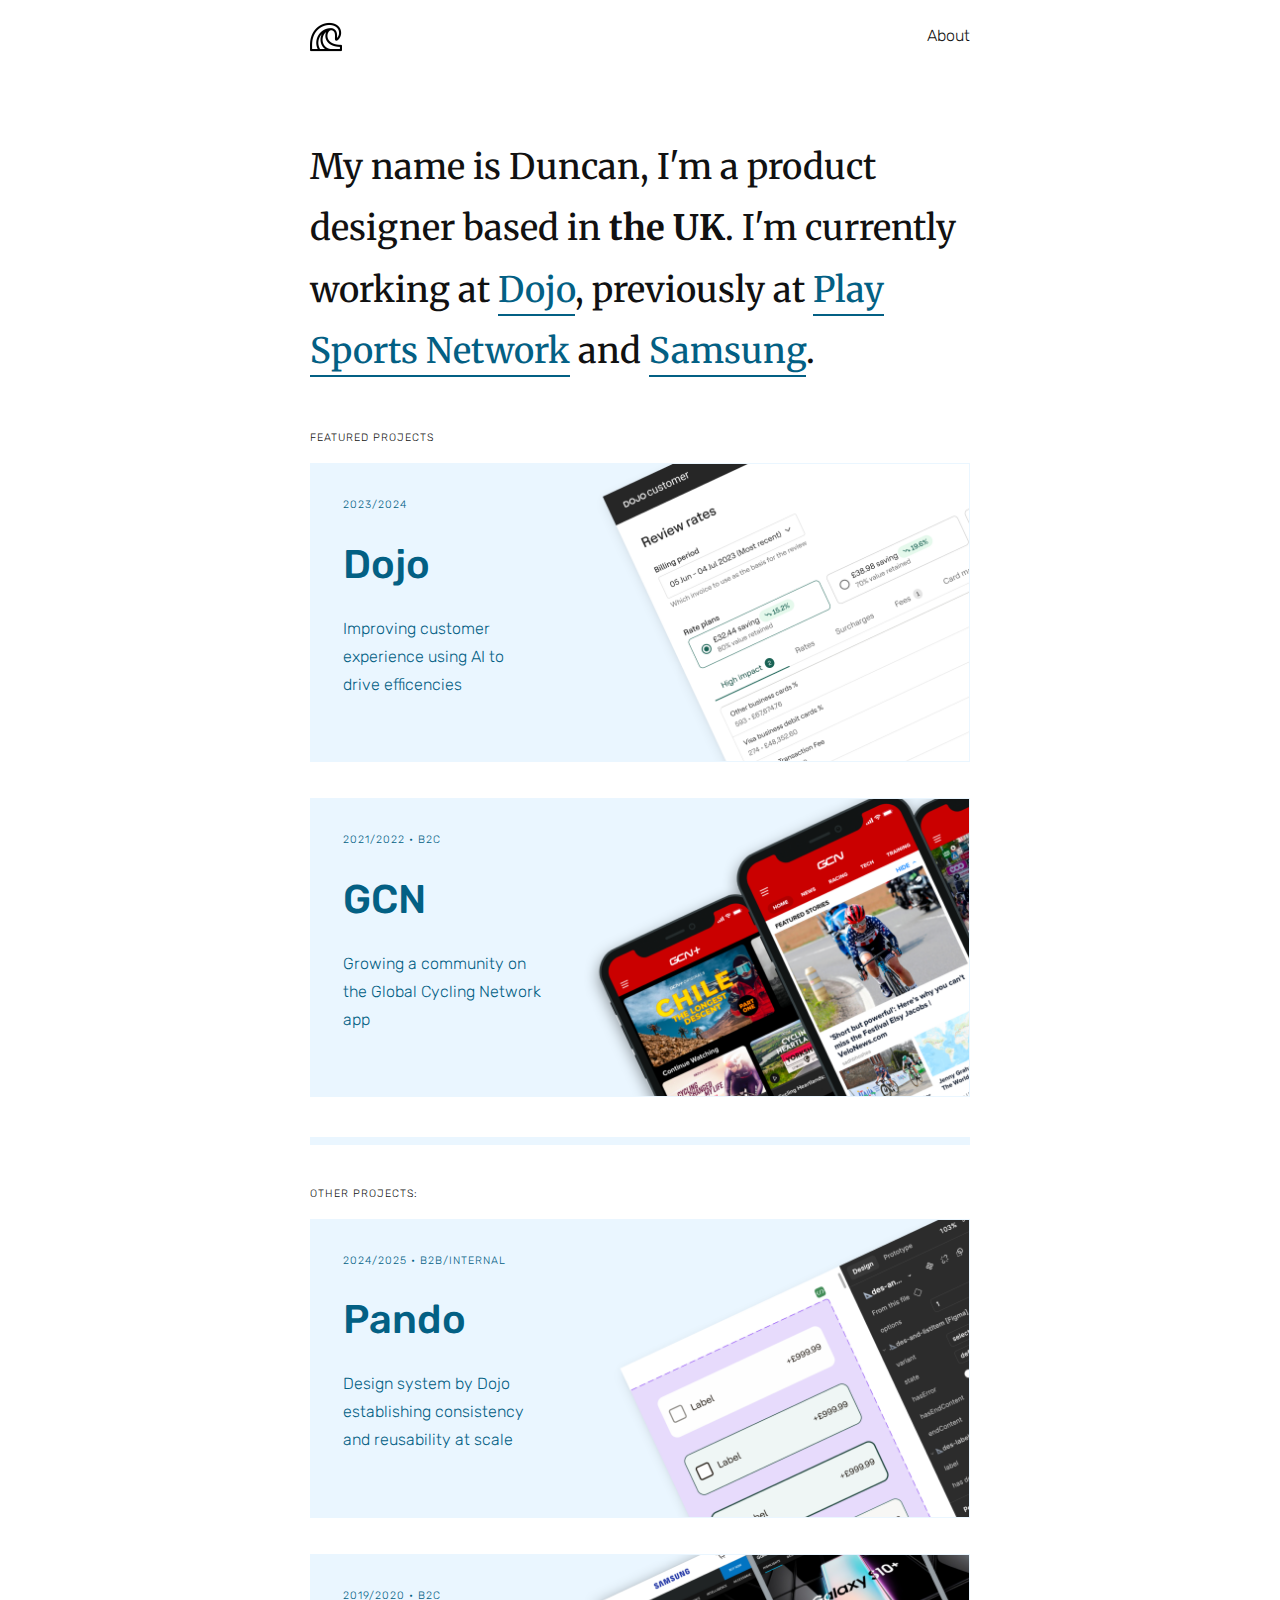
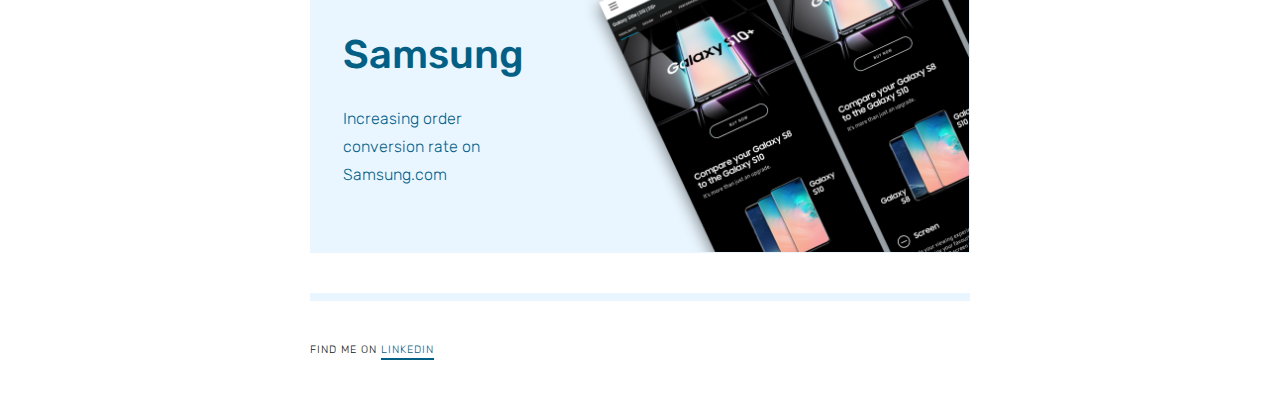
==== commit 634a12d7: "tweaks" ====
--- a/index.html
+++ b/index.html
@@ -83,7 +83,7 @@
                                 <a class="post-link" href="pando.html">
                                     <h6>2024/2025 • B2B/INTERNAL</h6>
                                     <h1>Pando</h1>
-                                    <p>Design system by Dojo targeting clear value creation</p>
+                                    <p>Design system by Dojo establishing consistency and reusability at scale</p>
                                 </a>
                                 <a class="post-link img" href="pando.html">
                                     <img class="img-index" src="images/pandohero.png" />
--- a/css/main.css
+++ b/css/main.css
@@ -418,7 +418,7 @@
   border-radius: 4px; }
 
 .intro {
-  font-size: 32px;
+  font-size: 35px;
   font-family: "Merriweather", serif;
   padding: 32px 0px; }
 
